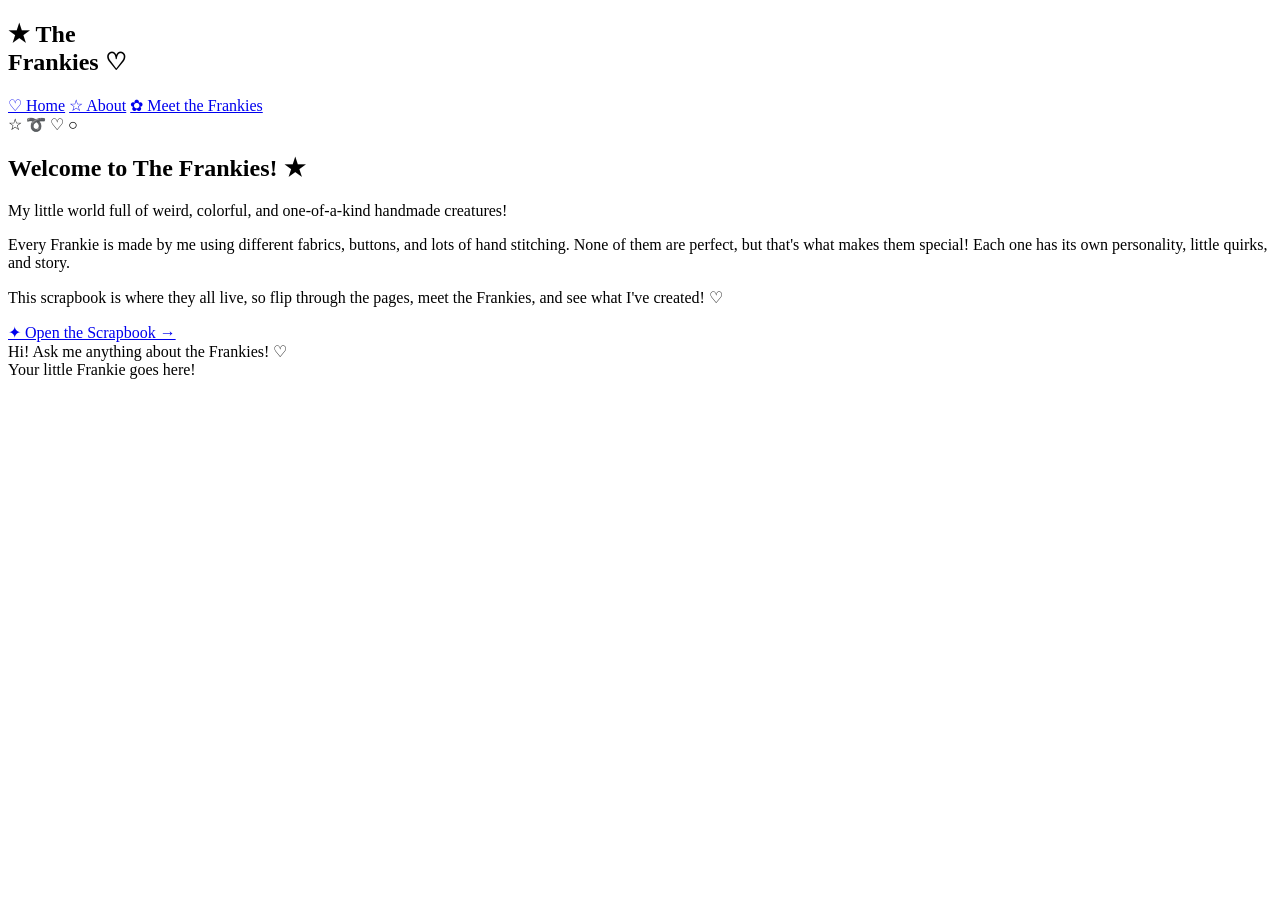
==== index.html @ da20d73f "Add initial HTML structure for The Frankies" ====
<!DOCTYPE html>
<html lang="en">
<head>
  <meta charset="UTF-8">
  <meta name="viewport" content="width=device-width, initial-scale=1.0">
  <title>The Frankies ★</title>
  <link rel="stylesheet" href="style.css">
</head>
<body>

  <div class="scrapbook">

    <aside class="sidebar">
      <h1>★ The<br>Frankies ♡</h1>

      <nav>
        <a href="index.html">♡ Home</a>
        <a href="#about">☆ About</a>
        <a href="frankies.html">✿ Meet the Frankies</a>
      </nav>
    </aside>

    <main class="page">
      <div class="decorations">
        <span class="star">☆</span>
        <span class="swirl">➰</span>
        <span class="heart">♡</span>
        <span class="bubble">○</span>
      </div>

      <section class="intro" id="about">
        <h2>Welcome to The Frankies! ★</h2>

        <p class="subtitle">
          My little world full of weird, colorful,
          and one-of-a-kind handmade creatures!
        </p>

        <p>
          Every Frankie is made by me using different
          fabrics, buttons, and lots of hand stitching.
          None of them are perfect, but that's what
          makes them special! Each one has its own
          personality, little quirks, and story.
        </p>

        <p>
          This scrapbook is where they all live,
          so flip through the pages, meet the Frankies,
          and see what I've created! ♡
        </p>

        <a class="open-button" href="frankies.html">
          ✦ Open the Scrapbook →
        </a>
      </section>

      <div class="ai-frankie">
        <div class="speech-bubble">
          Hi! Ask me anything about the Frankies! ♡
        </div>
        <div class="mascot-placeholder">
          Your little Frankie goes here!
        </div>
      </div>
    </main>

  </div>

</body>
</html>
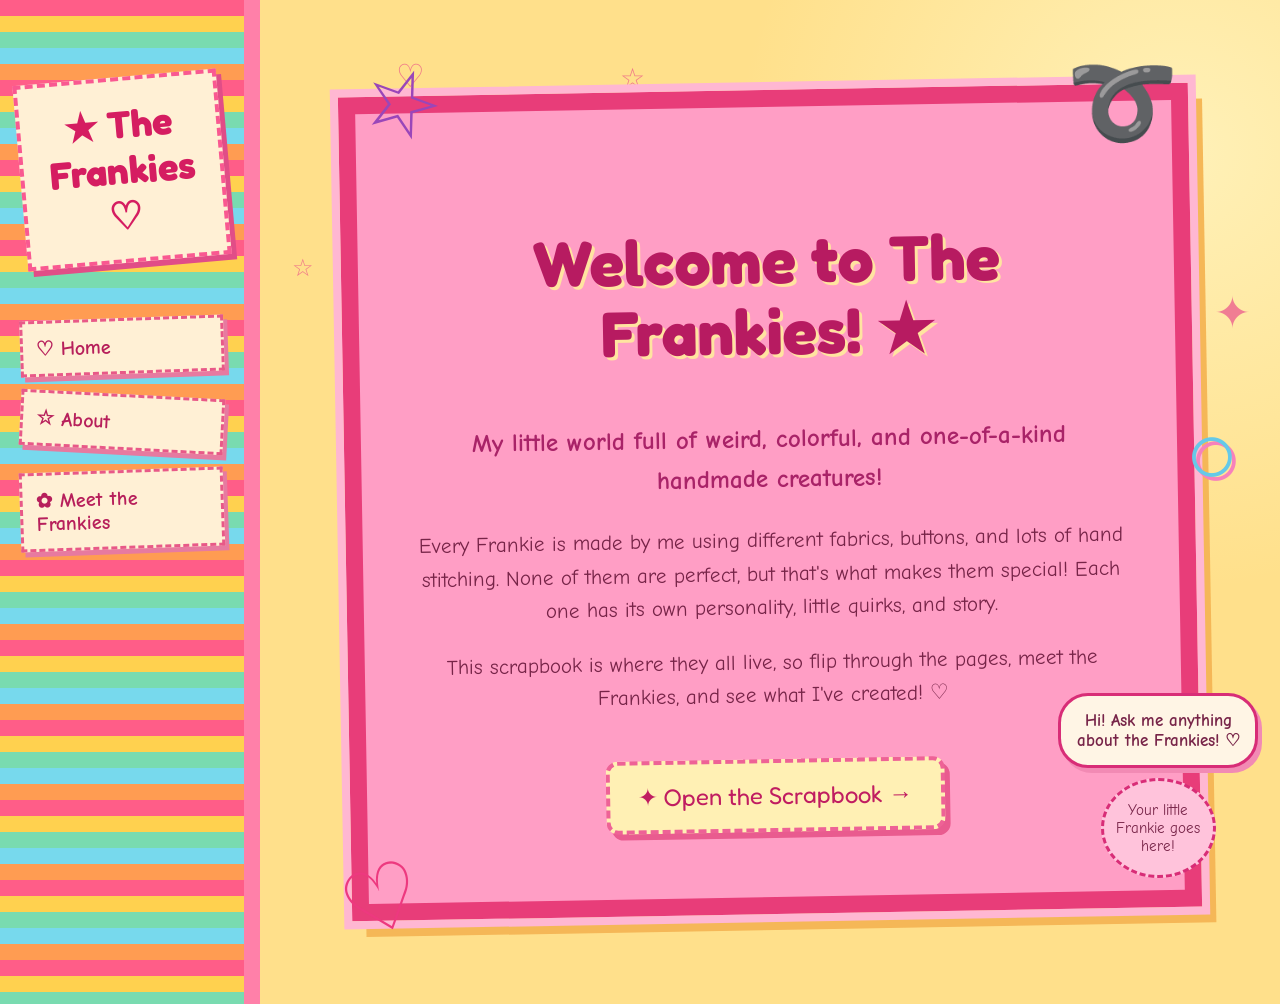
==== commit 938508a6: "Add script tag for external JavaScript file" ====
--- a/index.html
+++ b/index.html
@@ -6,6 +6,7 @@
   <title>The Frankies ★</title>
   <link rel="stylesheet" href="style.css">
 </head>
+  <script src="script.js"></script>
 <body>
 
   <div class="scrapbook">
--- a/style.css
+++ b/style.css
@@ -0,0 +1,301 @@
+@import url('https://fonts.googleapis.com/css2?family=Comic+Neue:wght@400;700&family=Fredoka:wght@400;600;700&display=swap');
+
+* {
+  box-sizing: border-box;
+}
+
+body {
+  margin: 0;
+  font-family: 'Comic Neue', cursive;
+  background: #ffe08b;
+  color: #772448;
+}
+
+.scrapbook {
+  min-height: 100vh;
+  display: flex;
+  overflow: hidden;
+}
+
+/* Colorful striped scrapbook binding */
+.sidebar {
+  width: 260px;
+  flex-shrink: 0;
+  padding: 45px 20px;
+  border-right: 16px solid #ff80a9;
+  background: repeating-linear-gradient(
+    to bottom,
+    #ff5d88 0px,
+    #ff5d88 16px,
+    #ffd14f 16px,
+    #ffd14f 32px,
+    #79dbb0 32px,
+    #79dbb0 48px,
+    #77d9ed 48px,
+    #77d9ed 64px,
+    #ff9c52 64px,
+    #ff9c52 80px
+  );
+}
+
+.sidebar h1 {
+  font-family: 'Fredoka', sans-serif;
+  font-size: 38px;
+  color: #d51d61;
+  background: #fff0d5;
+  padding: 20px 12px;
+  border: 4px dashed #f95991;
+  transform: rotate(-5deg);
+  text-align: center;
+  box-shadow: 5px 6px 0 #e14d87;
+}
+
+nav {
+  display: flex;
+  flex-direction: column;
+  gap: 20px;
+  margin-top: 55px;
+}
+
+nav a {
+  background: #fff0d5;
+  border: 3px dashed #e85988;
+  padding: 13px;
+  color: #b71f5b;
+  text-decoration: none;
+  font-size: 20px;
+  font-weight: bold;
+  box-shadow: 4px 5px 0 #e77aa0;
+  transform: rotate(-2deg);
+}
+
+nav a:nth-child(even) {
+  transform: rotate(3deg);
+}
+
+nav a:hover {
+  background: #ffb8d4;
+  transform: rotate(0deg) scale(1.05);
+}
+
+/* Main scrapbook page */
+.page {
+  position: relative;
+  flex: 1;
+  min-width: 0;
+  min-height: 100vh;
+  padding: 90px 55px;
+  display: flex;
+  align-items: center;
+  justify-content: center;
+  background:
+    radial-gradient(circle at 90% 15%, #fff1b8, transparent 35%),
+    #ffe08b;
+}
+
+/* Pink layered paper */
+.intro {
+  position: relative;
+  z-index: 1;
+  width: min(100%, 850px);
+  background: #ff9ec5;
+  border: 17px solid #e83d79;
+  outline: 8px solid #ffb7d2;
+  padding: 65px 55px;
+  text-align: center;
+  box-shadow: 14px 16px 0 #f5b757;
+  transform: rotate(-1deg);
+}
+
+.intro h2 {
+  font-family: 'Fredoka', sans-serif;
+  font-size: clamp(35px, 5vw, 65px);
+  line-height: 1.1;
+  color: #b71b61;
+  text-shadow: 3px 3px #ffe4a0;
+}
+
+.intro p {
+  font-size: 21px;
+  line-height: 1.6;
+}
+
+.subtitle {
+  font-size: 25px !important;
+  font-weight: bold;
+  color: #a92368;
+}
+
+.open-button {
+  display: inline-block;
+  margin-top: 25px;
+  padding: 18px 28px;
+  background: #fff0b4;
+  color: #c01d61;
+  border: 4px dashed #ee6296;
+  text-decoration: none;
+  font-family: 'Fredoka', sans-serif;
+  font-size: 24px;
+  border-radius: 12px;
+  box-shadow: 5px 6px 0 #e95b8f;
+  transition: transform 0.2s;
+}
+
+.open-button:hover {
+  transform: scale(1.08) rotate(2deg);
+  background: #fff8d9;
+}
+
+/* Scrapbook doodles */
+.decorations span {
+  position: absolute;
+  pointer-events: none;
+  font-size: 90px;
+  z-index: 2;
+}
+
+.star {
+  top: 5%;
+  left: 10%;
+  color: #9a46b9;
+  transform: rotate(20deg);
+}
+
+.swirl {
+  top: 5%;
+  right: 10%;
+  color: #ef6c98;
+}
+
+.heart {
+  bottom: 5%;
+  left: 8%;
+  color: #ed397f;
+  transform: rotate(-20deg);
+}
+
+.bubble {
+  right: 4%;
+  top: 40%;
+  color: #65c9e8;
+  text-shadow: 4px 4px #f781bb;
+}
+
+/* Future AI Frankie mascot */
+.ai-frankie {
+  position: fixed;
+  z-index: 5;
+  bottom: 22px;
+  right: 22px;
+  display: flex;
+  flex-direction: column;
+  align-items: center;
+  gap: 10px;
+}
+
+.speech-bubble {
+  max-width: 200px;
+  padding: 15px;
+  background: #fff5e5;
+  border: 3px solid #d82d77;
+  border-radius: 30px;
+  font-size: 17px;
+  font-weight: bold;
+  text-align: center;
+  box-shadow: 4px 5px 0 #f28ab4;
+}
+
+.mascot-placeholder {
+  width: 115px;
+  min-height: 100px;
+  display: grid;
+  place-items: center;
+  background: #ffc3db;
+  border: 3px dashed #d82d77;
+  border-radius: 50%;
+  padding: 12px;
+  font-size: 15px;
+  text-align: center;
+}
+
+/* Smaller screens */
+@media (max-width: 750px) {
+  .scrapbook {
+    flex-direction: column;
+  }
+
+  .sidebar {
+    width: 100%;
+    border-right: none;
+    border-bottom: 12px solid #ff80a9;
+    padding: 20px;
+  }
+
+  .sidebar h1 {
+    font-size: 30px;
+    margin: 5px auto;
+    max-width: 300px;
+  }
+
+  nav {
+    margin-top: 20px;
+    gap: 10px;
+  }
+
+  .page {
+    padding: 70px 25px 200px;
+  }
+
+  .intro {
+    padding: 35px 20px;
+    border-width: 9px;
+  }
+
+  .intro p {
+    font-size: 17px;
+  }
+
+  .ai-frankie {
+    right: 12px;
+    bottom: 12px;
+  }
+}
+/* Floating decorations */
+.floating-decoration {
+  position: absolute;
+  z-index: 0;
+  pointer-events: none;
+  color: #e94389;
+  opacity: 0.65;
+  animation: floatAround 5s ease-in-out infinite alternate;
+}
+
+@keyframes floatAround {
+  from {
+    transform: translateY(0) rotate(-15deg);
+  }
+  to {
+    transform: translateY(-25px) rotate(20deg);
+  }
+}
+
+/* Click sparkles */
+.click-sparkle {
+  position: fixed;
+  z-index: 100;
+  pointer-events: none;
+  color: #e82e82;
+  font-size: 32px;
+  animation: sparklePop 0.7s ease-out forwards;
+}
+
+@keyframes sparklePop {
+  from {
+    transform: translate(-50%, -50%) scale(0.5);
+    opacity: 1;
+  }
+  to {
+    transform: translate(-50%, -110%) scale(1.8) rotate(40deg);
+    opacity: 0;
+  }
+}
